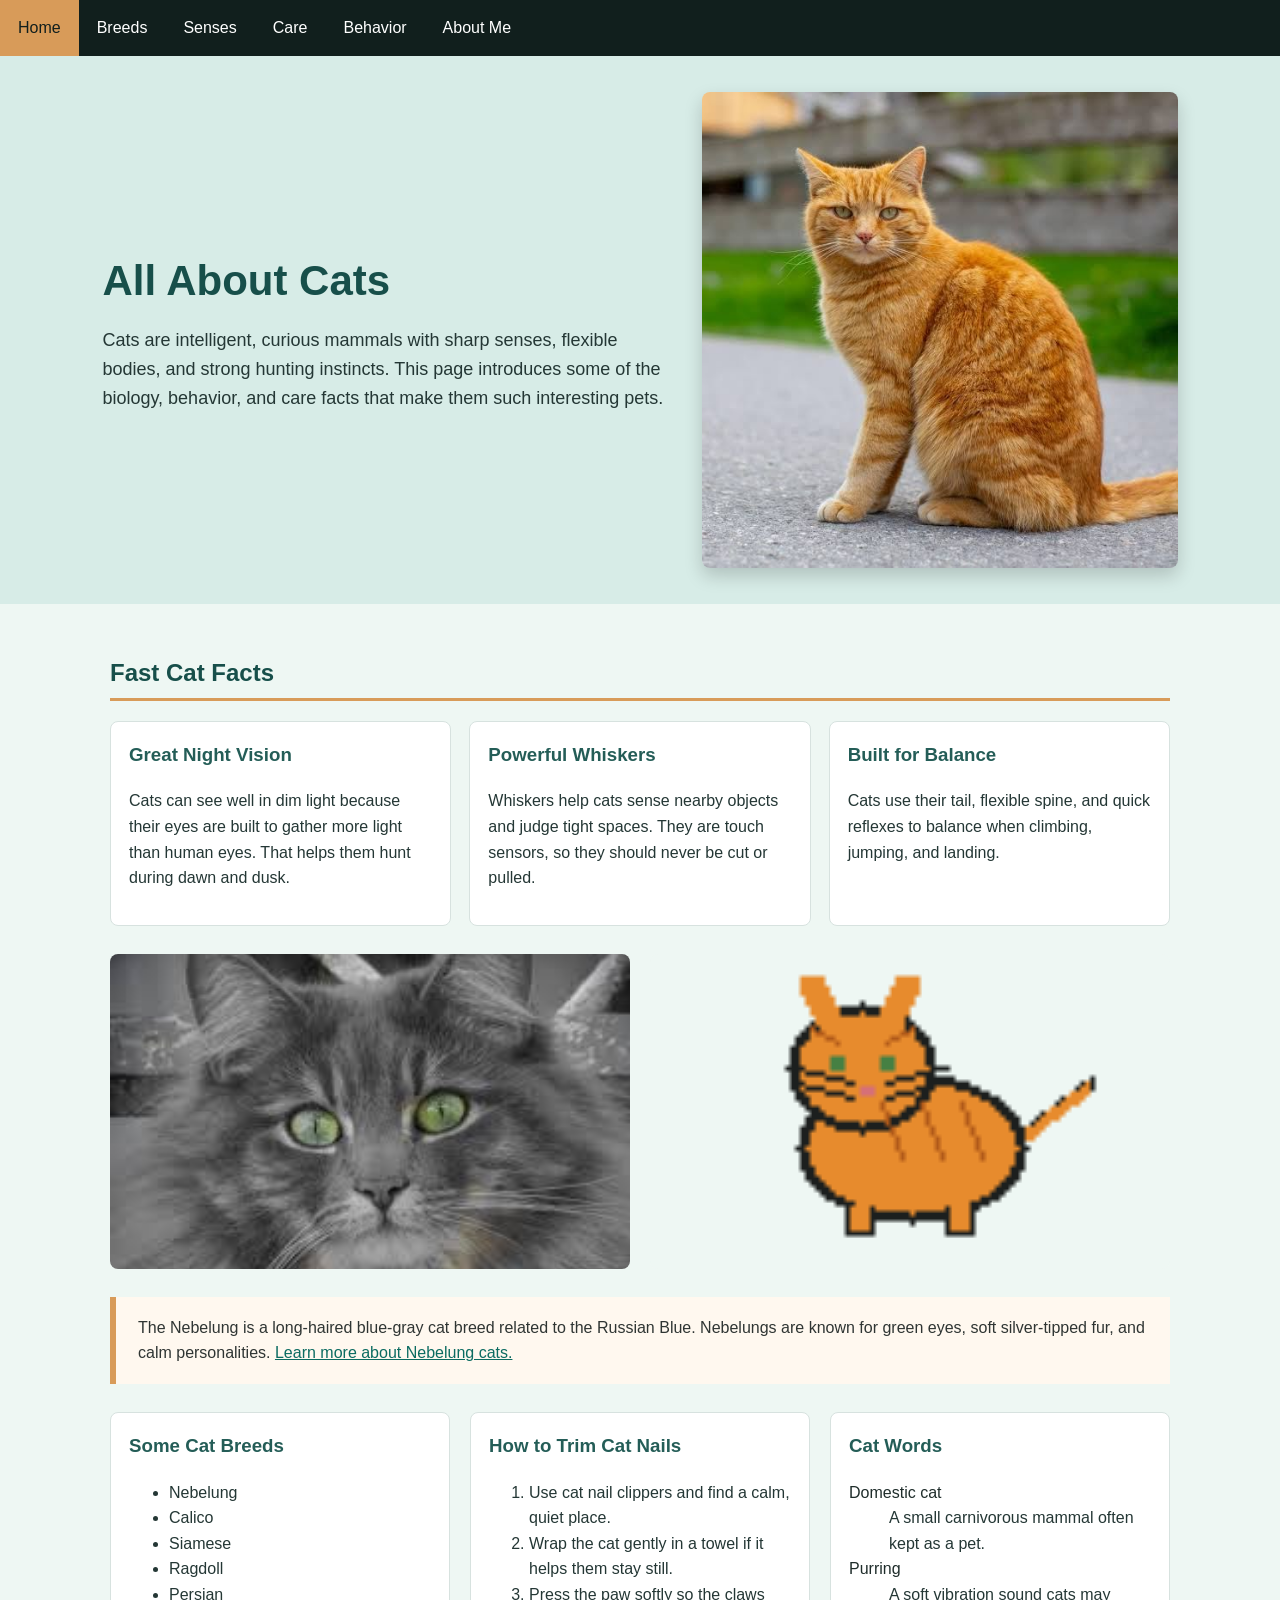
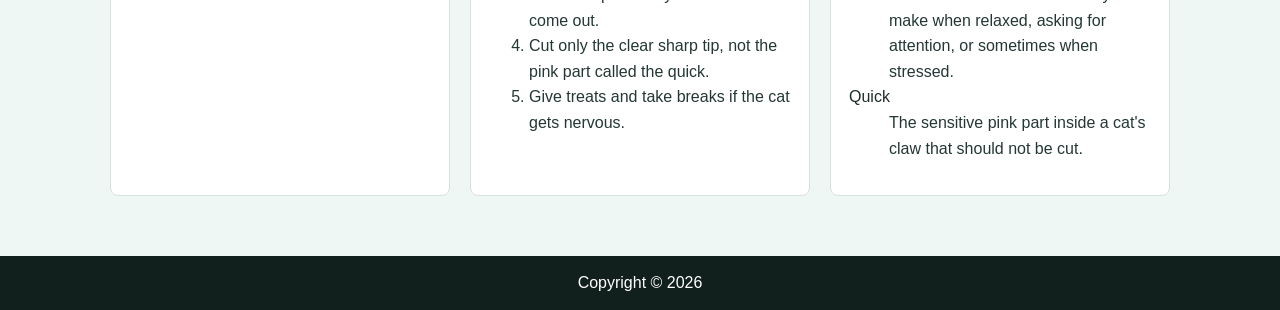
==== index.html @ eb18f567 "Build polished cat website" ====
<!DOCTYPE html>
<html lang="en">
	<head>
		<meta charset="UTF-8">
		<meta name="viewport" content="width=device-width, initial-scale=1.0">
		<title>Home | Cat Facts</title>
		<link rel="stylesheet" href="css/style.css">
		<link rel="icon" type="image/ico" href="images/favicon.ico">
		<style>
			body{
				margin: 0;
				background-color: #eef7f3;
				color: #1f2d2b;
				font-family: Arial, Helvetica, sans-serif;
				line-height: 1.6;
			}

			.hero{
				display: grid;
				grid-template-columns: 1.2fr 1fr;
				gap: 28px;
				align-items: center;
				padding: 36px 8%;
				background-color: #d7ece7;
			}

			.hero img{
				width: 100%;
				border-radius: 8px;
				box-shadow: 0 8px 18px rgba(0, 0, 0, 0.18);
			}

			.hero h1{
				margin: 0 0 12px;
				background-color: transparent;
				color: #174f4a;
				text-align: left;
				font-size: 42px;
			}

			.hero p{
				margin: 0;
				color: #243735;
				font-size: 18px;
			}

			main{
				max-width: 1100px;
				margin: 0 auto;
				padding: 30px 20px;
			}

			.section-title{
				color: #174f4a;
				border-bottom: 3px solid #d89b59;
				padding-bottom: 6px;
			}

			.fact-grid{
				display: grid;
				grid-template-columns: repeat(3, 1fr);
				gap: 18px;
			}

			.fact-card{
				background-color: white;
				border: 1px solid #d7e2df;
				border-radius: 8px;
				padding: 18px;
			}

			.fact-card h3{
				margin-top: 0;
				color: #245d57;
			}

			.fact-card p,
			.info-section p,
			.info-section li,
			.info-section dd{
				color: #243735;
			}

			.media-row{
				display: grid;
				grid-template-columns: 1fr 1fr;
				gap: 20px;
				align-items: stretch;
				margin: 28px 0;
			}

			.media-row img{
				width: 100%;
				height: 315px;
				border: 0;
				border-radius: 8px;
				object-fit: cover;
			}

			.cat-gif{
				background-color: #eef7f3;
				object-fit: contain;
				padding: 20px;
			}

			blockquote{
				margin: 28px 0;
				padding: 18px 22px;
				background-color: #fff8ef;
				border-left: 6px solid #d89b59;
				color: #2f3533;
			}

			.info-columns{
				display: grid;
				grid-template-columns: repeat(3, 1fr);
				gap: 20px;
			}

			.info-section{
				background-color: white;
				border: 1px solid #d7e2df;
				border-radius: 8px;
				padding: 18px;
			}

			.info-section h3{
				margin-top: 0;
				color: #245d57;
			}

			a{
				color: #0b6b61;
			}

			a:hover{
				text-decoration: underline;
			}

			@media (max-width: 800px){
				.hero,
				.fact-grid,
				.media-row,
				.info-columns{
					grid-template-columns: 1fr;
				}

				.hero h1{
					font-size: 32px;
				}
			}
		</style>
	</head>
	<body>
		<ul id="nav">
			<li class="navLi"><a class="navA active" href="index.html">Home</a></li>
			<li class="navLi"><a class="navA" href="page2.html">Breeds</a></li>
			<li class="navLi"><a class="navA" href="page4.html">Senses</a></li>
			<li class="navLi"><a class="navA" href="page5.html">Care</a></li>
			<li class="navLi"><a class="navA" href="page6.html">Behavior</a></li>
			<li class="navLi"><a class="navA" href="page3.html">About Me</a></li>
		</ul>

		<header class="hero">
			<div>
				<h1>All About Cats</h1>
				<p>Cats are intelligent, curious mammals with sharp senses, flexible bodies, and strong hunting instincts. This page introduces some of the biology, behavior, and care facts that make them such interesting pets.</p>
			</div>
			<img src="images/cat.jpeg" alt="Orange tabby cat sitting outside">
		</header>

		<main>
			<section>
				<h2 class="section-title">Fast Cat Facts</h2>
				<div class="fact-grid">
					<article class="fact-card">
						<h3>Great Night Vision</h3>
						<p>Cats can see well in dim light because their eyes are built to gather more light than human eyes. That helps them hunt during dawn and dusk.</p>
					</article>
					<article class="fact-card">
						<h3>Powerful Whiskers</h3>
						<p>Whiskers help cats sense nearby objects and judge tight spaces. They are touch sensors, so they should never be cut or pulled.</p>
					</article>
					<article class="fact-card">
						<h3>Built for Balance</h3>
						<p>Cats use their tail, flexible spine, and quick reflexes to balance when climbing, jumping, and landing.</p>
					</article>
				</div>
			</section>

			<section class="media-row">
				<img src="images/cats.jpeg" alt="Gray cat with green eyes">
				<img class="cat-gif" src="images/cat-animation.gif" alt="Animated pixel art cat">
			</section>

			<blockquote>
				The Nebelung is a long-haired blue-gray cat breed related to the Russian Blue. Nebelungs are known for green eyes, soft silver-tipped fur, and calm personalities.
				<a href="https://en.wikipedia.org/wiki/Nebelung" target="_blank">Learn more about Nebelung cats.</a>
			</blockquote>

			<section class="info-columns">
				<div class="info-section">
					<h3>Some Cat Breeds</h3>
					<ul>
						<li>Nebelung</li>
						<li>Calico</li>
						<li>Siamese</li>
						<li>Ragdoll</li>
						<li>Persian</li>
					</ul>
				</div>

				<div class="info-section">
					<h3>How to Trim Cat Nails</h3>
					<ol>
						<li>Use cat nail clippers and find a calm, quiet place.</li>
						<li>Wrap the cat gently in a towel if it helps them stay still.</li>
						<li>Press the paw softly so the claws come out.</li>
						<li>Cut only the clear sharp tip, not the pink part called the quick.</li>
						<li>Give treats and take breaks if the cat gets nervous.</li>
					</ol>
				</div>

				<div class="info-section">
					<h3>Cat Words</h3>
					<dl>
						<dt>Domestic cat</dt>
						<dd>A small carnivorous mammal often kept as a pet.</dd>
						<dt>Purring</dt>
						<dd>A soft vibration sound cats may make when relaxed, asking for attention, or sometimes when stressed.</dd>
						<dt>Quick</dt>
						<dd>The sensitive pink part inside a cat's claw that should not be cut.</dd>
					</dl>
				</div>
			</section>
		</main>

		<footer>
			<p>Copyright &copy; 2026</p>
		</footer>
	</body>
</html>
---- css/style.css ----
*{
	box-sizing: border-box;
}

body{
	margin: 0;
	background-color: #eef7f3;
	color: #1f2d2b;
	font-family: Arial, Helvetica, sans-serif;
	line-height: 1.6;
}

#nav{
	display: flex;
	flex-wrap: wrap;
	list-style-type: none;
	margin: 0;
	padding: 0;
	background-color: #111f1d;
}

.navLi{
	margin: 0;
}

.navA{
	color: white;
	text-decoration: none;
	display: block;
	padding: 15px 18px;
}

.navA:hover{
	text-decoration: none;
	background-color: #25665f;
}

.active{
	background-color: #d89b59;
	color: #111f1d;
}

.page-header{
	padding: 34px 8%;
	background-color: #d7ece7;
}

.page-header h1{
	margin: 0 0 10px;
	color: #174f4a;
	font-size: 38px;
}

.page-header p{
	max-width: 760px;
	margin: 0;
	font-size: 18px;
	color: #243735;
}

main{
	max-width: 1100px;
	margin: 0 auto;
	padding: 30px 20px;
}

.section-title{
	color: #174f4a;
	border-bottom: 3px solid #d89b59;
	padding-bottom: 6px;
}

.grid{
	display: grid;
	grid-template-columns: repeat(3, 1fr);
	gap: 18px;
}

.two-column{
	display: grid;
	grid-template-columns: 1fr 1fr;
	gap: 22px;
	align-items: start;
}

.card{
	background-color: white;
	border: 1px solid #d7e2df;
	border-radius: 8px;
	padding: 18px;
}

.card h2,
.card h3{
	margin-top: 0;
	color: #245d57;
}

.feature-image{
	width: 100%;
	border-radius: 8px;
	object-fit: cover;
	box-shadow: 0 8px 18px rgba(0, 0, 0, 0.14);
}

table{
	width: 100%;
	border-collapse: collapse;
	background-color: white;
	border-radius: 8px;
	overflow: hidden;
}

th,
td{
	border: 1px solid #d7e2df;
	padding: 12px;
	text-align: left;
}

th{
	background-color: #174f4a;
	color: white;
}

tr:nth-child(even){
	background-color: #f4faf8;
}

a{
	color: #0b6b61;
}

footer{
	background-color: #111f1d;
	color: white;
	text-align: center;
	width: 100%;
	padding: 14px;
	margin-top: 30px;
}

footer p{
	margin: 0;
}

@media (max-width: 800px){
	.grid,
	.two-column{
		grid-template-columns: 1fr;
	}

	.page-header h1{
		font-size: 30px;
	}
}
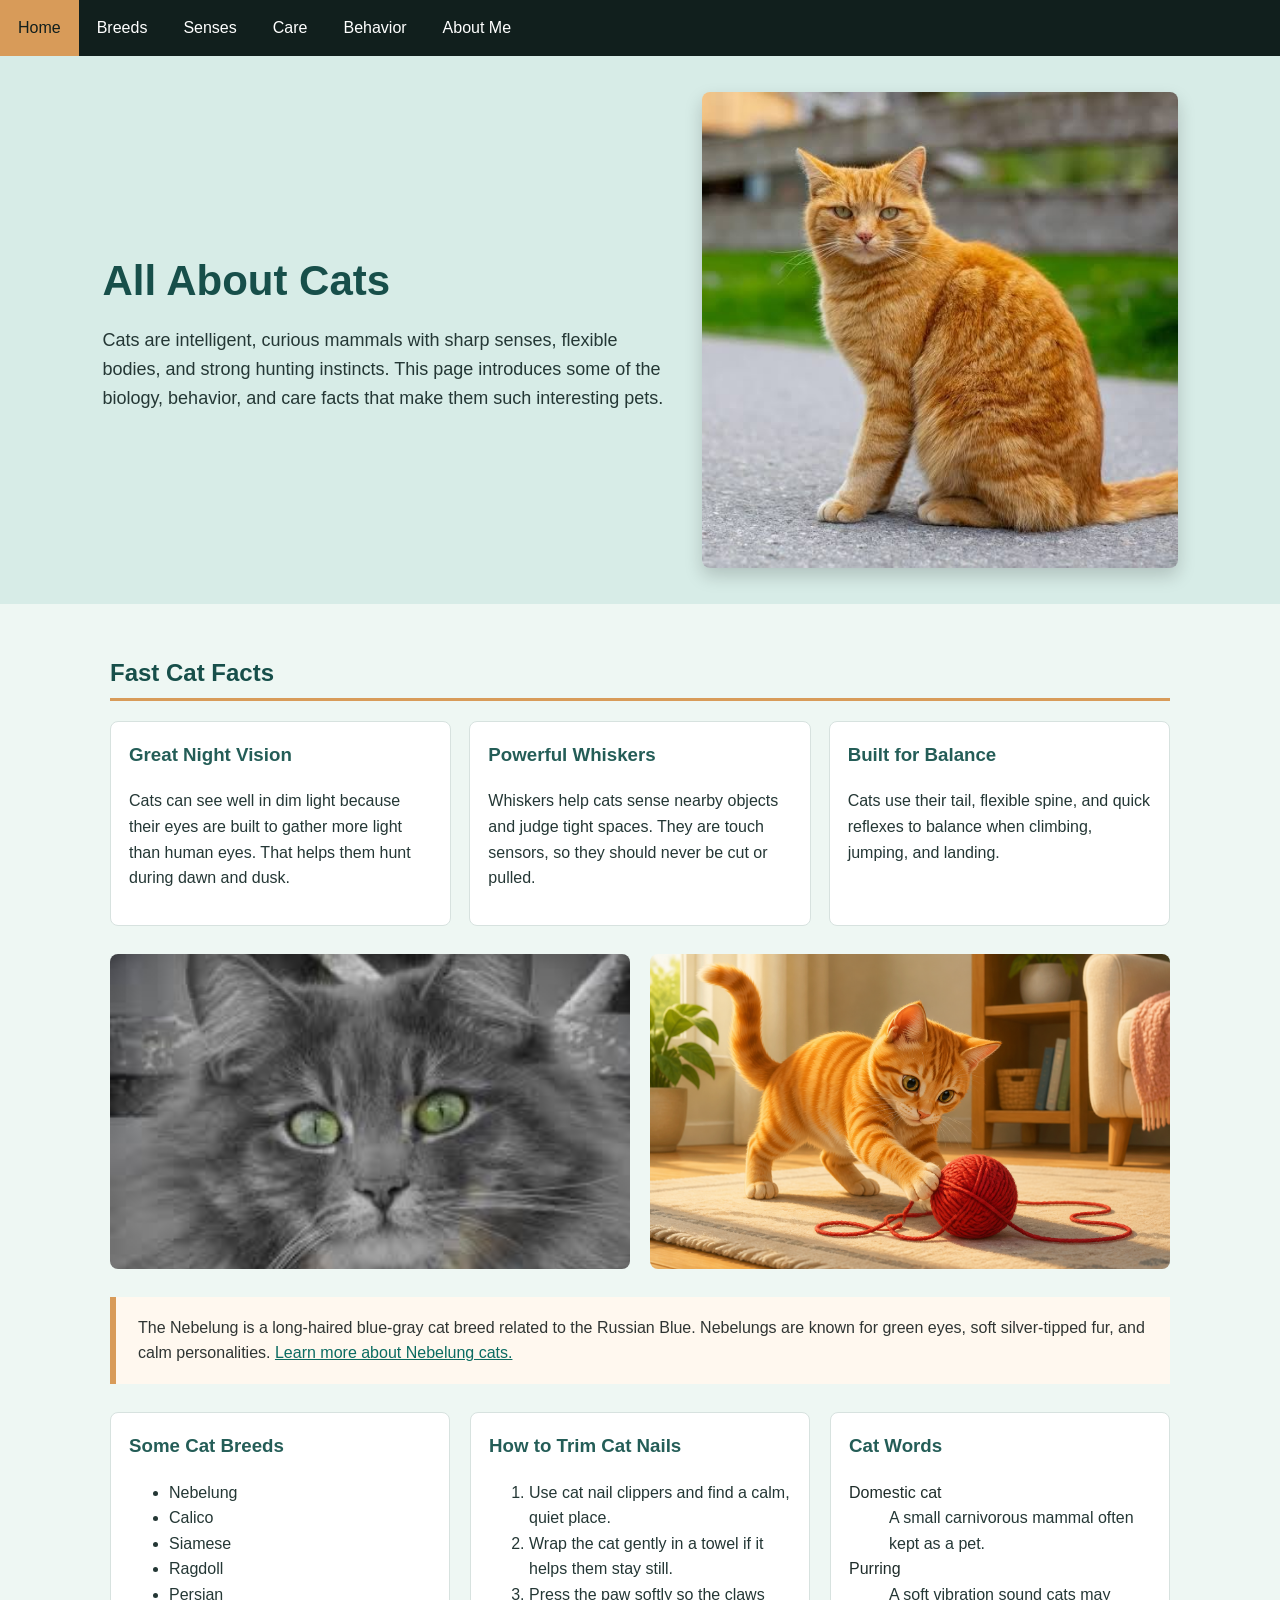
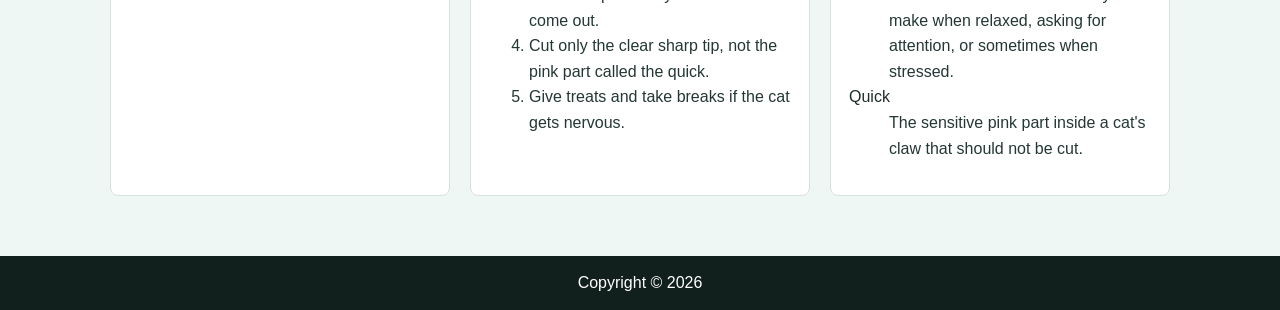
==== commit 71b1394e: "Replace home GIF with yarn cat image" ====
--- a/index.html
+++ b/index.html
@@ -95,12 +95,6 @@
 				border: 0;
 				border-radius: 8px;
 				object-fit: cover;
-			}
-
-			.cat-gif{
-				background-color: #eef7f3;
-				object-fit: contain;
-				padding: 20px;
 			}
 
 			blockquote{
@@ -190,7 +184,7 @@
 
 			<section class="media-row">
 				<img src="images/cats.jpeg" alt="Gray cat with green eyes">
-				<img class="cat-gif" src="images/cat-animation.gif" alt="Animated pixel art cat">
+				<img src="images/cat-playing-yarn.png" alt="Orange tabby cat playing with red yarn">
 			</section>
 
 			<blockquote>
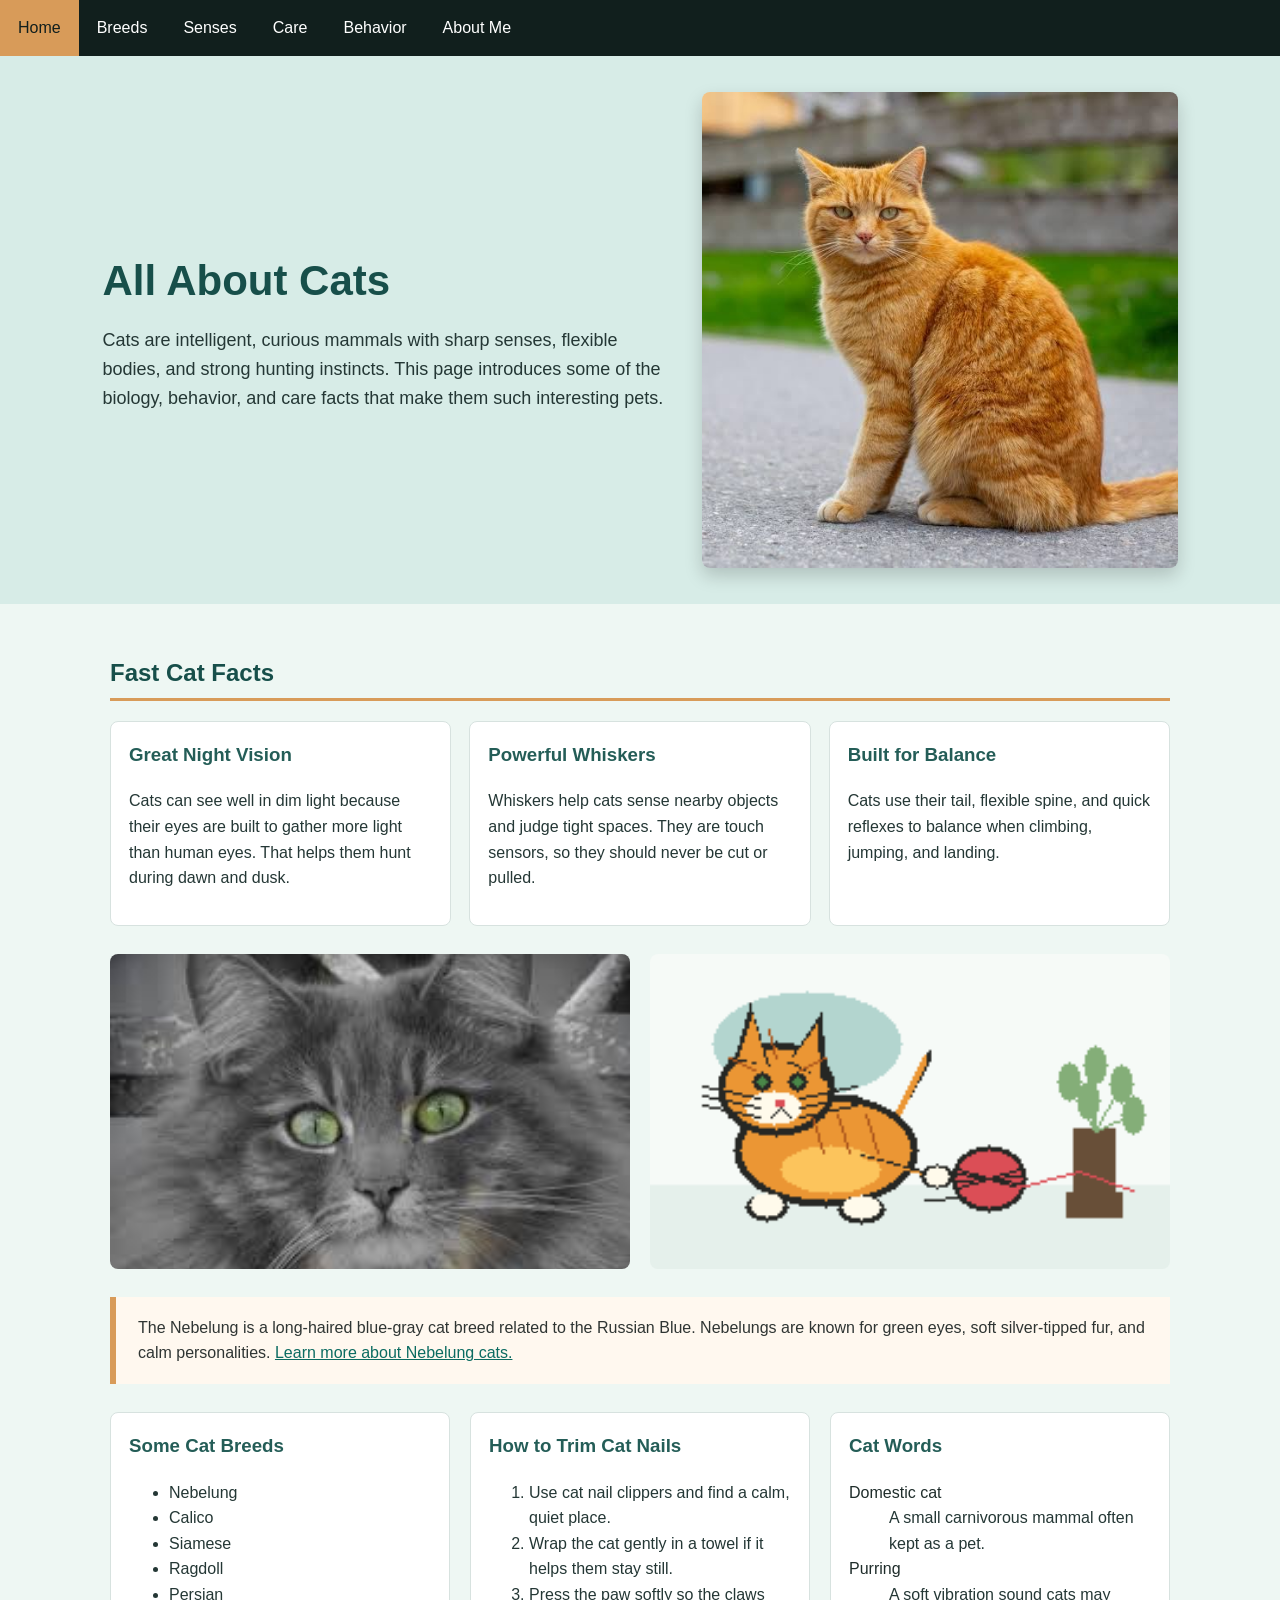
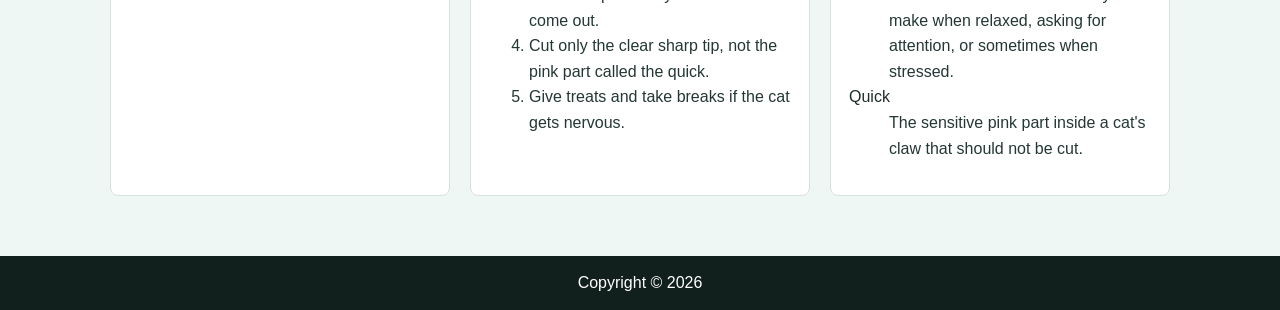
==== commit fdcc890d: "Use hand drawn yarn cat gif" ====
--- a/index.html
+++ b/index.html
@@ -184,7 +184,7 @@
 
 			<section class="media-row">
 				<img src="images/cats.jpeg" alt="Gray cat with green eyes">
-				<img src="images/cat-playing-yarn.png" alt="Orange tabby cat playing with red yarn">
+				<img src="images/cat-playing-yarn.gif" alt="Animated orange cat playing with red yarn">
 			</section>
 
 			<blockquote>
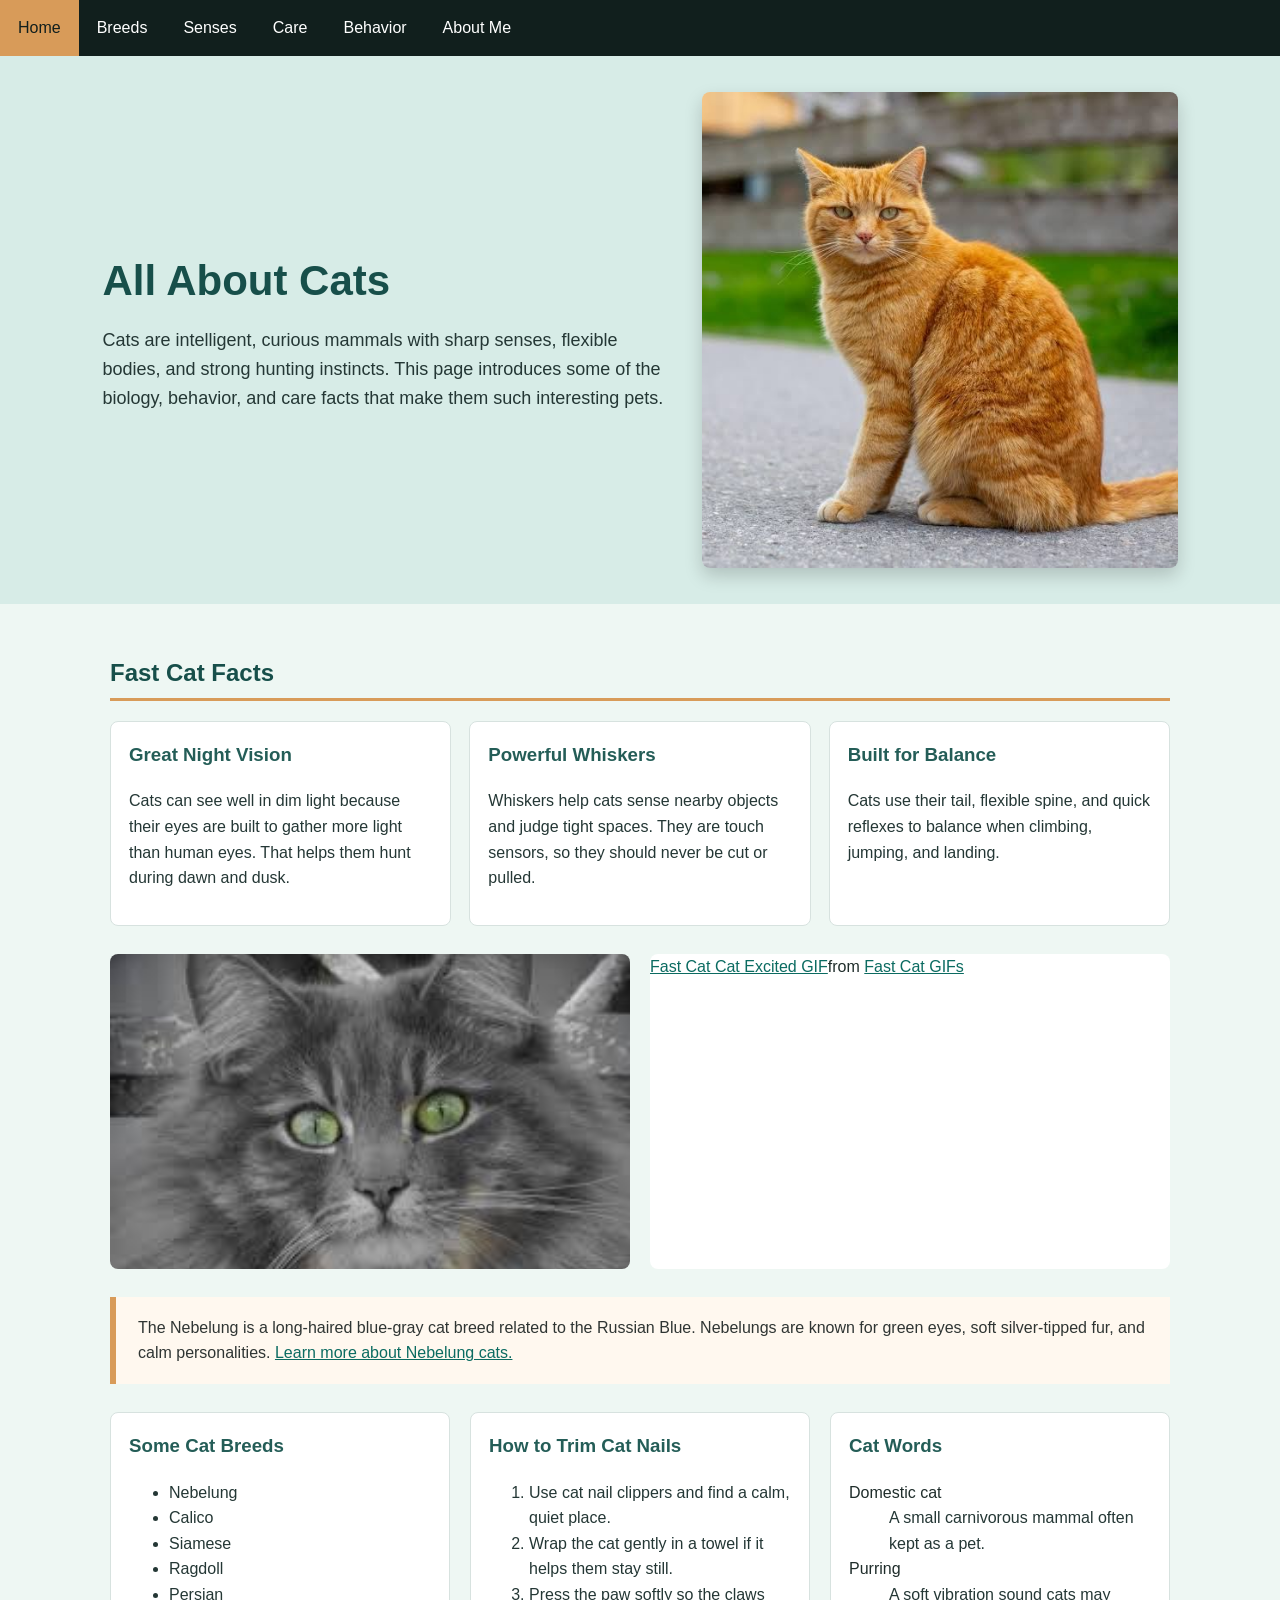
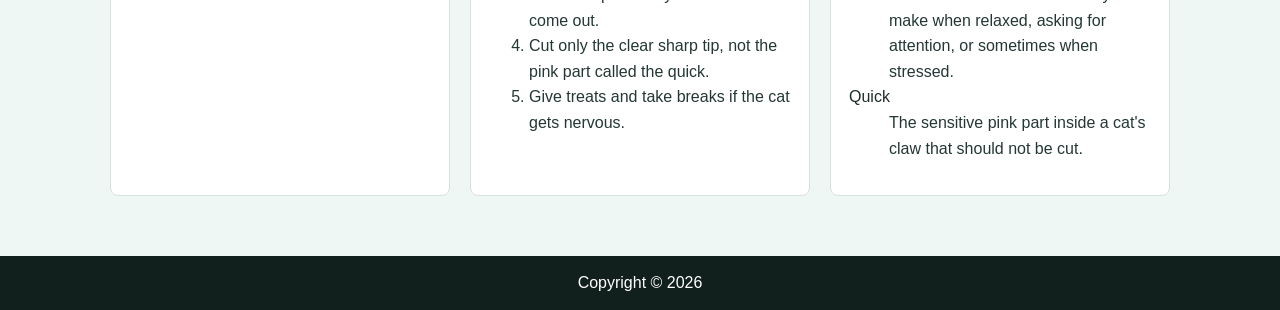
==== commit ba7cf20b: "Replace home GIF with Tenor embed" ====
--- a/index.html
+++ b/index.html
@@ -95,6 +95,13 @@
 				border: 0;
 				border-radius: 8px;
 				object-fit: cover;
+			}
+
+			.gif-embed{
+				background-color: white;
+				border-radius: 8px;
+				overflow: hidden;
+				min-height: 315px;
 			}
 
 			blockquote{
@@ -184,7 +191,10 @@
 
 			<section class="media-row">
 				<img src="images/cats.jpeg" alt="Gray cat with green eyes">
-				<img src="images/cat-playing-yarn.gif" alt="Animated orange cat playing with red yarn">
+				<div class="gif-embed">
+					<div class="tenor-gif-embed" data-postid="3810046623898843035" data-share-method="host" data-aspect-ratio="1" data-width="100%"><a href="https://tenor.com/view/fast-cat-cat-excited-jumping-gif-3810046623898843035">Fast Cat Cat Excited GIF</a>from <a href="https://tenor.com/search/fast+cat-gifs">Fast Cat GIFs</a></div>
+					<script type="text/javascript" async src="https://tenor.com/embed.js"></script>
+				</div>
 			</section>
 
 			<blockquote>
